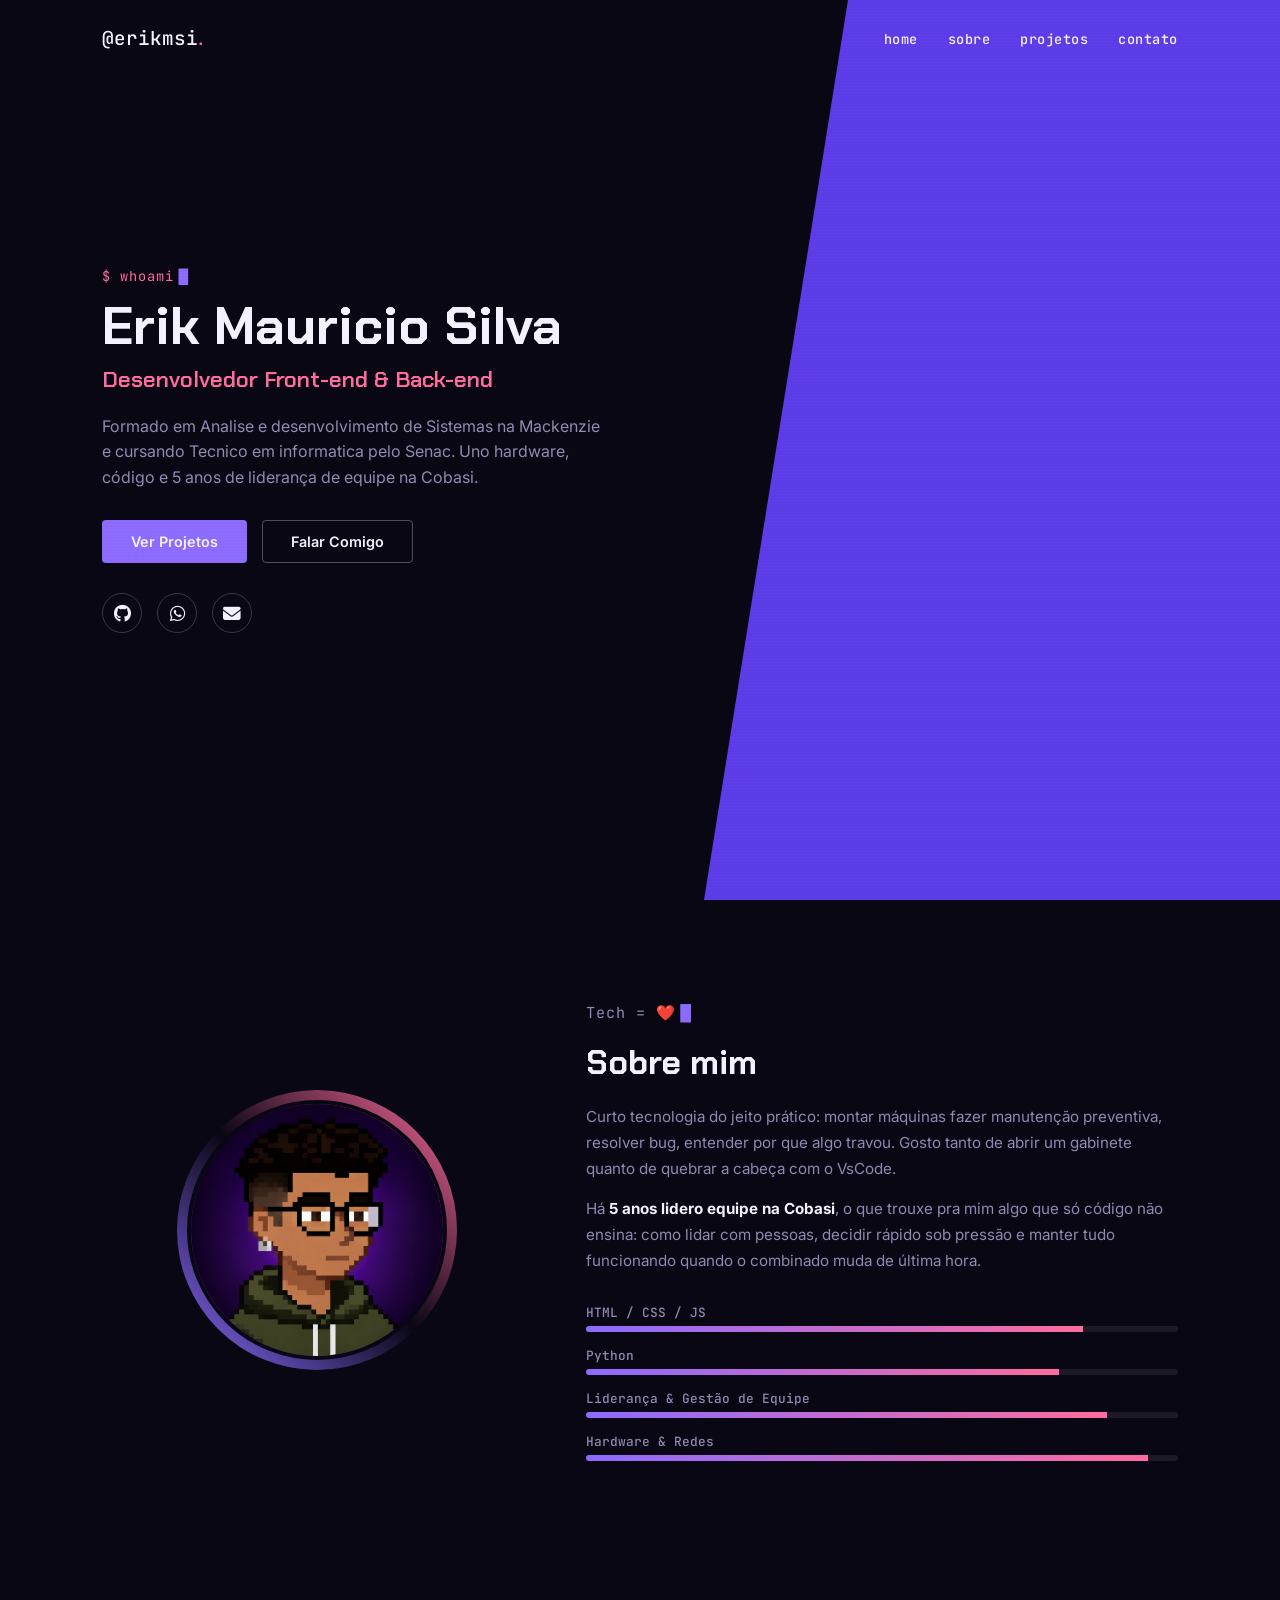
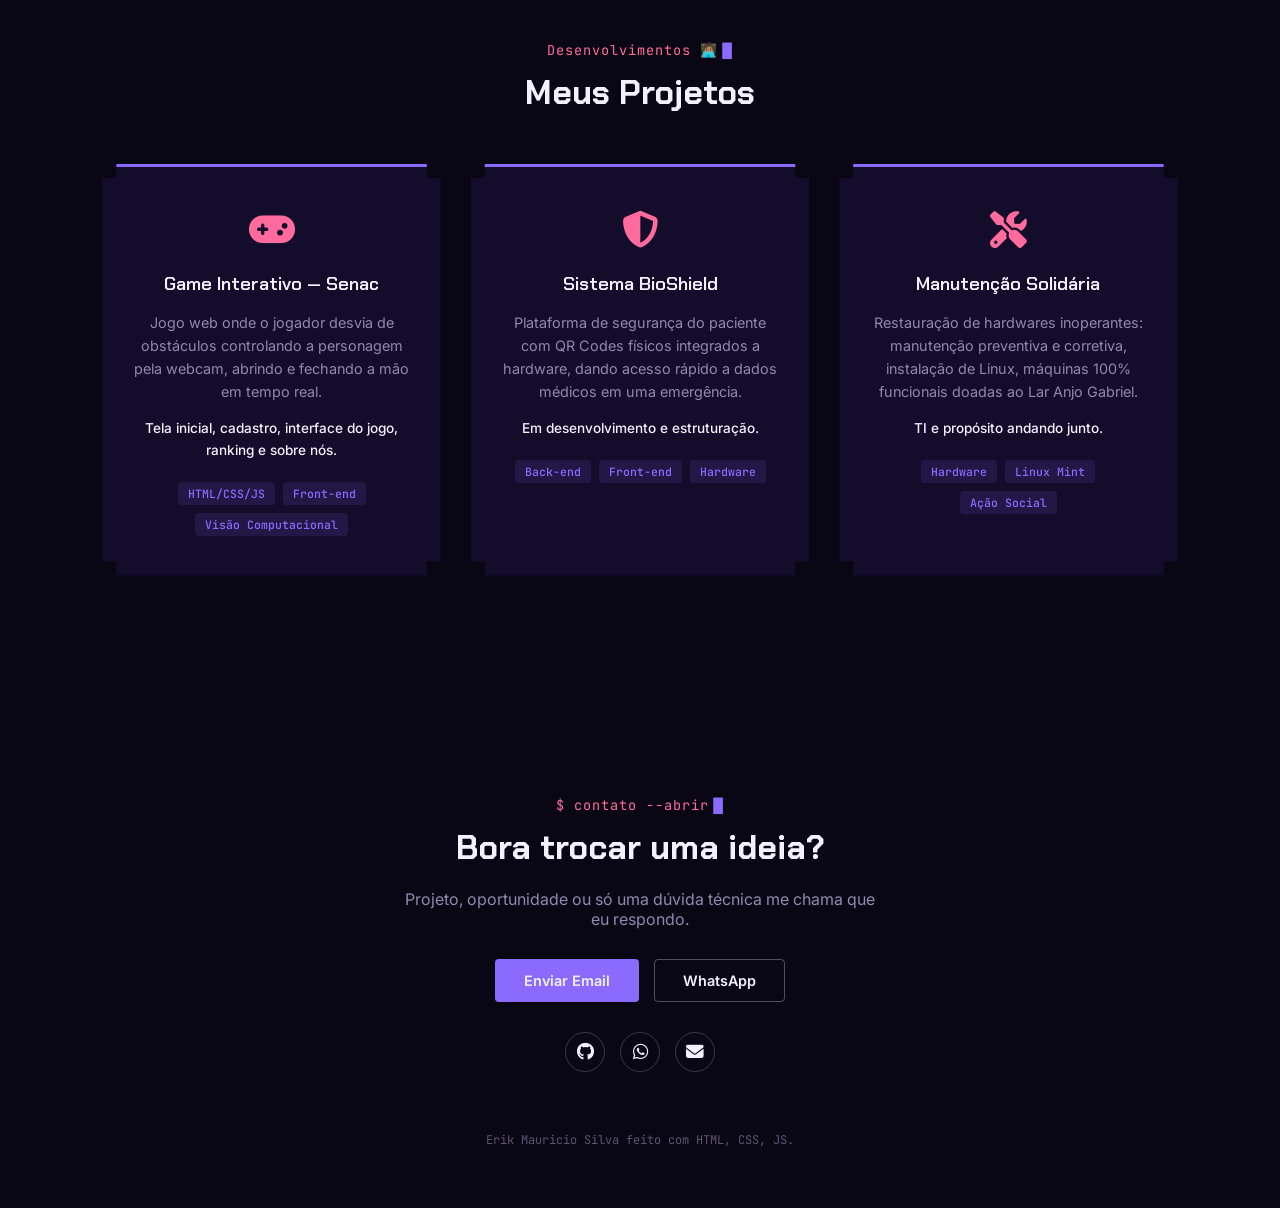
==== Curriculos/Erik-Mauricio/index.html @ 4edee145 "Feat: Adicionando currículo Erik Mauricio" ====
<!DOCTYPE html>
<html lang="pt-br">
<head>
<meta charset="UTF-8">
<meta name="viewport" content="width=device-width, initial-scale=1.0">
<title>Erik Mauricio Silva | Portfólio</title>
<link rel="stylesheet" href="https://cdnjs.cloudflare.com/ajax/libs/font-awesome/6.4.0/css/all.min.css">
<link rel="preconnect" href="https://fonts.googleapis.com">
<link href="https://fonts.googleapis.com/css2?family=Chakra+Petch:wght@500;600;700&family=Inter:wght@400;500;600&family=JetBrains+Mono:wght@400;500&display=swap" rel="stylesheet">
<link rel="stylesheet" href="style.css">
</head>
<body>

    <nav>
        <div class="logo">@erikmsi<span>.</span></div>
        <ul class="nav-links">
            <li><a href="#home">home</a></li>
            <li><a href="#sobre">sobre</a></li>
            <li><a href="#projetos">projetos</a></li>
            <li><a href="#contato">contato</a></li>
        </ul>
    </nav>

    <header id="home" class="hero">
        <div class="hero-bg-shape"></div>
        <div class="hero-content">
            <p class="eyebrow">$ whoami<span class="cursor"></span></p>
            <h1>Erik Mauricio Silva</h1>
            <h2 class="role">Desenvolvedor Front-end &amp; Back-end</h2>
            <p class="description">
                Formado em Analise e desenvolvimento de Sistemas na Mackenzie e cursando Tecnico em informatica pelo Senac. Uno hardware, código e 5 anos de liderança de equipe na Cobasi. 
            </p>
            <div class="hero-actions">
                <a href="#projetos" class="btn btn-primary">Ver Projetos</a>
                <a href="#contato" class="btn btn-outline">Falar Comigo</a>
            </div>
            <div class="social-links">
                <a href="https://github.com/erikfrvr" target="_blank" rel="noopener"><i class="fa-brands fa-github"></i></a>
                <a href="https://wa.me/5511982144375" target="_blank" rel="noopener"><i class="fa-brands fa-whatsapp"></i></a>
                <a href="mailto:erikmauricio3@hotmail.com"><i class="fa-solid fa-envelope"></i></a>
            </div>
      
    </header>

    <section id="sobre" class="about">
        <div class="about-image-container hidden">
            <div class="about-image-wrapper">
                <div class="profile-ring"></div>
                <img src="Erik.png" alt="Erik Mauricio" class="profile-img">
            </div>
        </div>
        <div class="about-content hidden">
            <p class="eyebrow">Tech = ❤️<span class="cursor"></span></p>
            <h2 class="section-title">Sobre mim</h2>
            <p>
                Curto tecnologia do jeito prático: montar máquinas fazer manutenção preventiva, resolver bug, entender por que algo travou. Gosto tanto de abrir um gabinete quanto de quebrar a cabeça com o VsCode.
            </p>
            <p>
                Há <strong>5 anos lidero equipe na Cobasi</strong>, o que trouxe pra mim algo que só código não ensina: como lidar com pessoas, decidir rápido sob pressão e manter tudo funcionando quando o combinado muda de última hora.
            </p>

            <div class="skills">
                <div class="skill-item">
                    <span>HTML / CSS / JS</span>
                    <div class="bar"><div class="progress" data-width="84%"></div></div>
                </div>
                <div class="skill-item">
                    <span>Python</span>
                    <div class="bar"><div class="progress" data-width="80%"></div></div>
                </div>
                <div class="skill-item">
                    <span>Liderança &amp; Gestão de Equipe</span>
                    <div class="bar"><div class="progress" data-width="88%"></div></div>
                </div>
                <div class="skill-item">
                    <span>Hardware &amp; Redes</span>
                    <div class="bar"><div class="progress" data-width="95%"></div></div>
                </div>
            </div>
        </div>
    </section>

    <section id="projetos" class="projects">
        <p class="eyebrow centered hidden">Desenvolvimentos 🧑🏽‍💻 <span class="cursor"></span></p>
        <h2 class="section-title centered hidden">Meus Projetos</h2>
        <div class="projects-grid">

            <div class="project-card hidden staggered">
                <div class="card-icon"><i class="fa-solid fa-gamepad"></i></div>
                <h3>Game Interativo — Senac</h3>
                <p>Jogo web onde o jogador desvia de obstáculos controlando a personagem pela webcam, abrindo e fechando a mão em tempo real.</p>
                <p class="highlight-text">Tela inicial, cadastro, interface do jogo, ranking e sobre nós.</p>
                <div class="tech-tags">
                    <span>HTML/CSS/JS</span>
                    <span>Front-end</span>
                    <span>Visão Computacional</span>
                </div>
            </div>

            <div class="project-card hidden staggered">
                <div class="card-icon"><i class="fa-solid fa-shield-halved"></i></div>
                <h3>Sistema BioShield</h3>
                <p>Plataforma de segurança do paciente com QR Codes físicos integrados a hardware, dando acesso rápido a dados médicos em uma emergência.</p>
                <p class="highlight-text">Em desenvolvimento e estruturação.</p>
                <div class="tech-tags">
                    <span>Back-end</span>
                    <span>Front-end</span>
                    <span>Hardware</span>
                </div>
            </div>

            <div class="project-card hidden staggered">
                <div class="card-icon"><i class="fa-solid fa-screwdriver-wrench"></i></div>
                <h3>Manutenção Solidária</h3>
                <p>Restauração de hardwares inoperantes: manutenção preventiva e corretiva, instalação de Linux, máquinas 100% funcionais doadas ao Lar Anjo Gabriel.</p>
                <p class="highlight-text">TI e propósito andando junto.</p>
                <div class="tech-tags">
                    <span>Hardware</span>
                    <span>Linux Mint</span>
                    <span>Ação Social</span>
                </div>
            </div>

        </div>
    </section>

    <footer id="contato" class="contact">
        <p class="eyebrow centered hidden">$ contato --abrir  <span class="cursor"></span></p>
        <h2 class="section-title centered hidden">Bora trocar uma ideia?</h2>
        <p class="contact-text hidden">Projeto, oportunidade ou só uma dúvida técnica me chama que eu respondo.</p>
        <div class="hero-actions centered hidden">
            <a href="mailto:erikmauricio3@hotmail.com" class="btn btn-primary">Enviar Email</a>
            <a href="https://wa.me/5511982144375" target="_blank" rel="noopener" class="btn btn-outline">WhatsApp</a>
        </div>
        <div class="social-links centered hidden">
            <a href="https://github.com/erikfrvr" target="_blank" rel="noopener"><i class="fa-brands fa-github"></i></a>
            <a href="https://wa.me/5511982144375" target="_blank" rel="noopener"><i class="fa-brands fa-whatsapp"></i></a>
            <a href="mailto:erikmauricio3@hotmail.com"><i class="fa-solid fa-envelope"></i></a>
        </div>
        <p class="footer-note">Erik Mauricio Silva feito com HTML, CSS, JS.</p>
    </footer>

    <script src="script.js"></script>
</body>
</html>
---- Curriculos/Erik-Mauricio/style.css ----
:root {
    --bg-main: #0a0714;
    --bg-panel: #140c2b;
    --bg-panel-alt: #1c1140;
    --accent: #8b6bff;
    --accent-dim: #5c3ce6;
    --accent-warm: #ff6b9d;
    --text: #f4f1ff;
    --text-muted: #9089b0;
    --font-display: 'Chakra Petch', sans-serif;
    --font-body: 'Inter', sans-serif;
    --font-mono: 'JetBrains Mono', monospace;
    --notch: 14px;
}

* {
    margin: 0;
    padding: 0;
    box-sizing: border-box;
    font-family: var(--font-body);
    text-decoration: none;
    list-style: none;
}

body {
    background-color: var(--bg-main);
    color: var(--text);
    overflow-x: hidden;
    position: relative;
}

body::before {
    content: "";
    position: fixed;
    inset: 0;
    pointer-events: none;
    z-index: 999;
    background: repeating-linear-gradient(0deg, rgba(255,255,255,0.025) 0px, rgba(255,255,255,0.025) 1px, transparent 1px, transparent 3px);
    mix-blend-mode: overlay;
}

h1, h2, h3 {
    font-family: var(--font-display);
}

.eyebrow {
    font-family: var(--font-mono);
    font-size: 0.85rem;
    color: var(--accent-warm);
    letter-spacing: 1px;
    margin-bottom: 12px;
    display: flex;
    align-items: center;
    gap: 4px;
}

.eyebrow.centered {
    justify-content: center;
}

.cursor::after {
    content: "\2588";
    color: var(--accent);
    animation: blink 1s steps(1) infinite;
}

@keyframes blink {
    50% { opacity: 0; }
}

nav {
    position: fixed;
    top: 0;
    width: 100%;
    display: flex;
    justify-content: space-between;
    align-items: center;
    padding: 25px 8%;
    background: transparent;
    z-index: 100;
}

.logo {
    font-family: var(--font-mono);
    font-size: 1.2rem;
    font-weight: 500;
    color: var(--text);
}

.logo span {
    color: var(--accent-warm);
}

.nav-links {
    display: flex;
    gap: 30px;
}

.nav-links a {
    font-family: var(--font-mono);
    color: var(--text);
    font-size: 0.85rem;
    font-weight: 500;
    letter-spacing: 0.5px;
    transition: color 0.3s;
}

.nav-links a:hover {
    color: var(--accent-warm);
}

.hero {
    position: relative;
    min-height: 100vh;
    display: flex;
    align-items: center;
    justify-content: space-between;
    padding: 0 8%;
    overflow: hidden;
}

.hero-bg-shape {
    position: absolute;
    right: 0;
    top: 0;
    width: 45%;
    height: 100%;
    background-color: var(--accent-dim);
    clip-path: polygon(25% 0, 100% 0, 100% 100%, 0% 100%);
    z-index: -1;
}

.hero-content {
    max-width: 600px;
    z-index: 1;
}

.hero-content h1 {
    font-size: 3.3rem;
    font-weight: 700;
    line-height: 1.1;
    margin-bottom: 10px;
}

.role {
    font-size: 1.4rem;
    font-weight: 600;
    color: var(--accent-warm);
    margin-bottom: 20px;
}

.description {
    color: var(--text-muted);
    font-size: 1rem;
    line-height: 1.6;
    margin-bottom: 30px;
    max-width: 500px;
}

.hero-actions {
    display: flex;
    gap: 15px;
    margin-bottom: 30px;
    flex-wrap: wrap;
}

.hero-actions.centered {
    justify-content: center;
}

.social-links {
    display: flex;
    gap: 15px;
}

.social-links.centered {
    justify-content: center;
}

.social-links a {
    display: flex;
    align-items: center;
    justify-content: center;
    width: 40px;
    height: 40px;
    border-radius: 50%;
    border: 1px solid rgba(244, 241, 255, 0.2);
    color: var(--text);
    font-size: 1.1rem;
    transition: all 0.3s ease;
}

.social-links a:hover {
    background-color: var(--accent-warm);
    border-color: var(--accent-warm);
    transform: translateY(-3px);
}

.btn {
    display: inline-block;
    padding: 12px 28px;
    border-radius: 4px;
    font-weight: 600;
    font-size: 0.9rem;
    transition: all 0.3s;
    border: 1px solid transparent;
}

.btn-primary {
    background-color: var(--accent);
    color: var(--text);
}

.btn-primary:hover {
    background-color: var(--accent-dim);
}

.btn-outline {
    border-color: rgba(244, 241, 255, 0.3);
    color: var(--text);
}

.btn-outline:hover {
    border-color: var(--accent-warm);
    color: var(--accent-warm);
}

.about {
    display: flex;
    align-items: center;
    justify-content: space-between;
    padding: 100px 8%;
    gap: 50px;
}

.about-image-container {
    width: 40%;
    display: flex;
    justify-content: center;
    align-items: center;
}

.about-image-wrapper {
    position: relative;
    width: 260px;
    height: 260px;
}

.profile-ring {
    position: absolute;
    top: -10px; left: -10px; right: -10px; bottom: -10px;
    border-radius: 50%;
    background: linear-gradient(45deg, var(--accent), transparent, var(--accent-warm));
    animation: rotate 4s linear infinite;
    z-index: 0;
}

.profile-img {
    position: relative;
    width: 100%;
    height: 100%;
    border-radius: 50%;
    object-fit: cover;
    z-index: 1;
    border: 4px solid var(--bg-main);
}

@keyframes rotate {
    0% { transform: rotate(0deg); }
    100% { transform: rotate(360deg); }
}

.about-content {
    width: 55%;
}

.section-title {
    font-size: 2.1rem;
    font-weight: 700;
    margin-bottom: 20px;
}

.section-title.centered {
    text-align: center;
}

.about-content p {
    color: var(--text-muted);
    line-height: 1.7;
    margin-bottom: 15px;
    font-size: 0.95rem;
}

.about-content strong {
    color: var(--text);
}

.skills {
    margin-top: 30px;
    display: flex;
    flex-direction: column;
    gap: 15px;
}

.skill-item span {
    display: block;
    font-family: var(--font-mono);
    font-size: 0.8rem;
    font-weight: 500;
    margin-bottom: 5px;
    color: var(--text-muted);
}

.bar {
    width: 100%;
    height: 6px;
    background-color: rgba(244, 241, 255, 0.08);
    border-radius: 10px;
    overflow: hidden;
}

.progress {
    height: 100%;
    background: linear-gradient(90deg, var(--accent), var(--accent-warm));
    width: 0;
    transition: width 1.5s ease-in-out;
}

.projects {
    padding: 80px 8% 120px;
}

.section-title.centered.hidden,
.eyebrow.centered.hidden {
    margin-left: auto;
    margin-right: auto;
}

.projects .section-title.centered {
    margin-bottom: 50px;
}

.projects-grid {
    display: grid;
    grid-template-columns: repeat(auto-fit, minmax(300px, 1fr));
    gap: 30px;
}

.project-card {
    background-color: var(--bg-panel);
    border-top: 3px solid var(--accent);
    clip-path: polygon(0 var(--notch), var(--notch) var(--notch), var(--notch) 0, calc(100% - var(--notch)) 0, calc(100% - var(--notch)) var(--notch), 100% var(--notch), 100% calc(100% - var(--notch)), calc(100% - var(--notch)) calc(100% - var(--notch)), calc(100% - var(--notch)) 100%, var(--notch) 100%, var(--notch) calc(100% - var(--notch)), 0 calc(100% - var(--notch)));
    padding: 40px 30px;
    text-align: center;
    transition: transform 0.3s, background-color 0.3s;
}

.project-card:hover {
    transform: translateY(-8px);
    background-color: var(--bg-panel-alt);
}

.card-icon {
    font-size: 2.3rem;
    color: var(--accent-warm);
    margin-bottom: 20px;
}

.project-card h3 {
    font-size: 1.15rem;
    font-weight: 600;
    margin-bottom: 15px;
}

.project-card p {
    color: var(--text-muted);
    font-size: 0.9rem;
    line-height: 1.6;
    margin-bottom: 15px;
}

.highlight-text {
    color: var(--text) !important;
    font-weight: 500;
    font-size: 0.85rem !important;
}

.tech-tags {
    display: flex;
    justify-content: center;
    flex-wrap: wrap;
    gap: 8px;
    margin-top: 20px;
}

.tech-tags span {
    font-family: var(--font-mono);
    background-color: rgba(139, 107, 255, 0.12);
    color: var(--accent);
    padding: 4px 10px;
    border-radius: 4px;
    font-size: 0.72rem;
    font-weight: 500;
}

.contact {
    padding: 100px 8% 60px;
    text-align: center;
}

.contact-text {
    color: var(--text-muted);
    max-width: 480px;
    margin: 0 auto 30px;
}

.footer-note {
    margin-top: 60px;
    font-family: var(--font-mono);
    font-size: 0.75rem;
    color: var(--text-muted);
    opacity: 0.6;
}

.hidden {
    opacity: 0;
    transform: translateY(30px);
    transition: all 0.8s ease-out;
}

.show {
    opacity: 1;
    transform: translateY(0);
}

.staggered:nth-child(1) { transition-delay: 0.1s; }
.staggered:nth-child(2) { transition-delay: 0.2s; }
.staggered:nth-child(3) { transition-delay: 0.3s; }

@media (max-width: 992px) {
    .hero, .about {
        flex-direction: column;
        text-align: center;
        padding-top: 120px;
    }
    .hero-bg-shape {
        width: 100%;
        height: 50%;
        top: 50%;
        clip-path: polygon(0 20%, 100% 0, 100% 100%, 0 100%);
    }
    .hero-content {
        margin-bottom: 50px;
    }
    .hero-actions, .social-links {
        justify-content: center;
    }
    .description {
        margin-left: auto;
        margin-right: auto;
    }
    .about-image-container {
        width: 100%;
    }
    .about-content {
        width: 100%;
    }
}
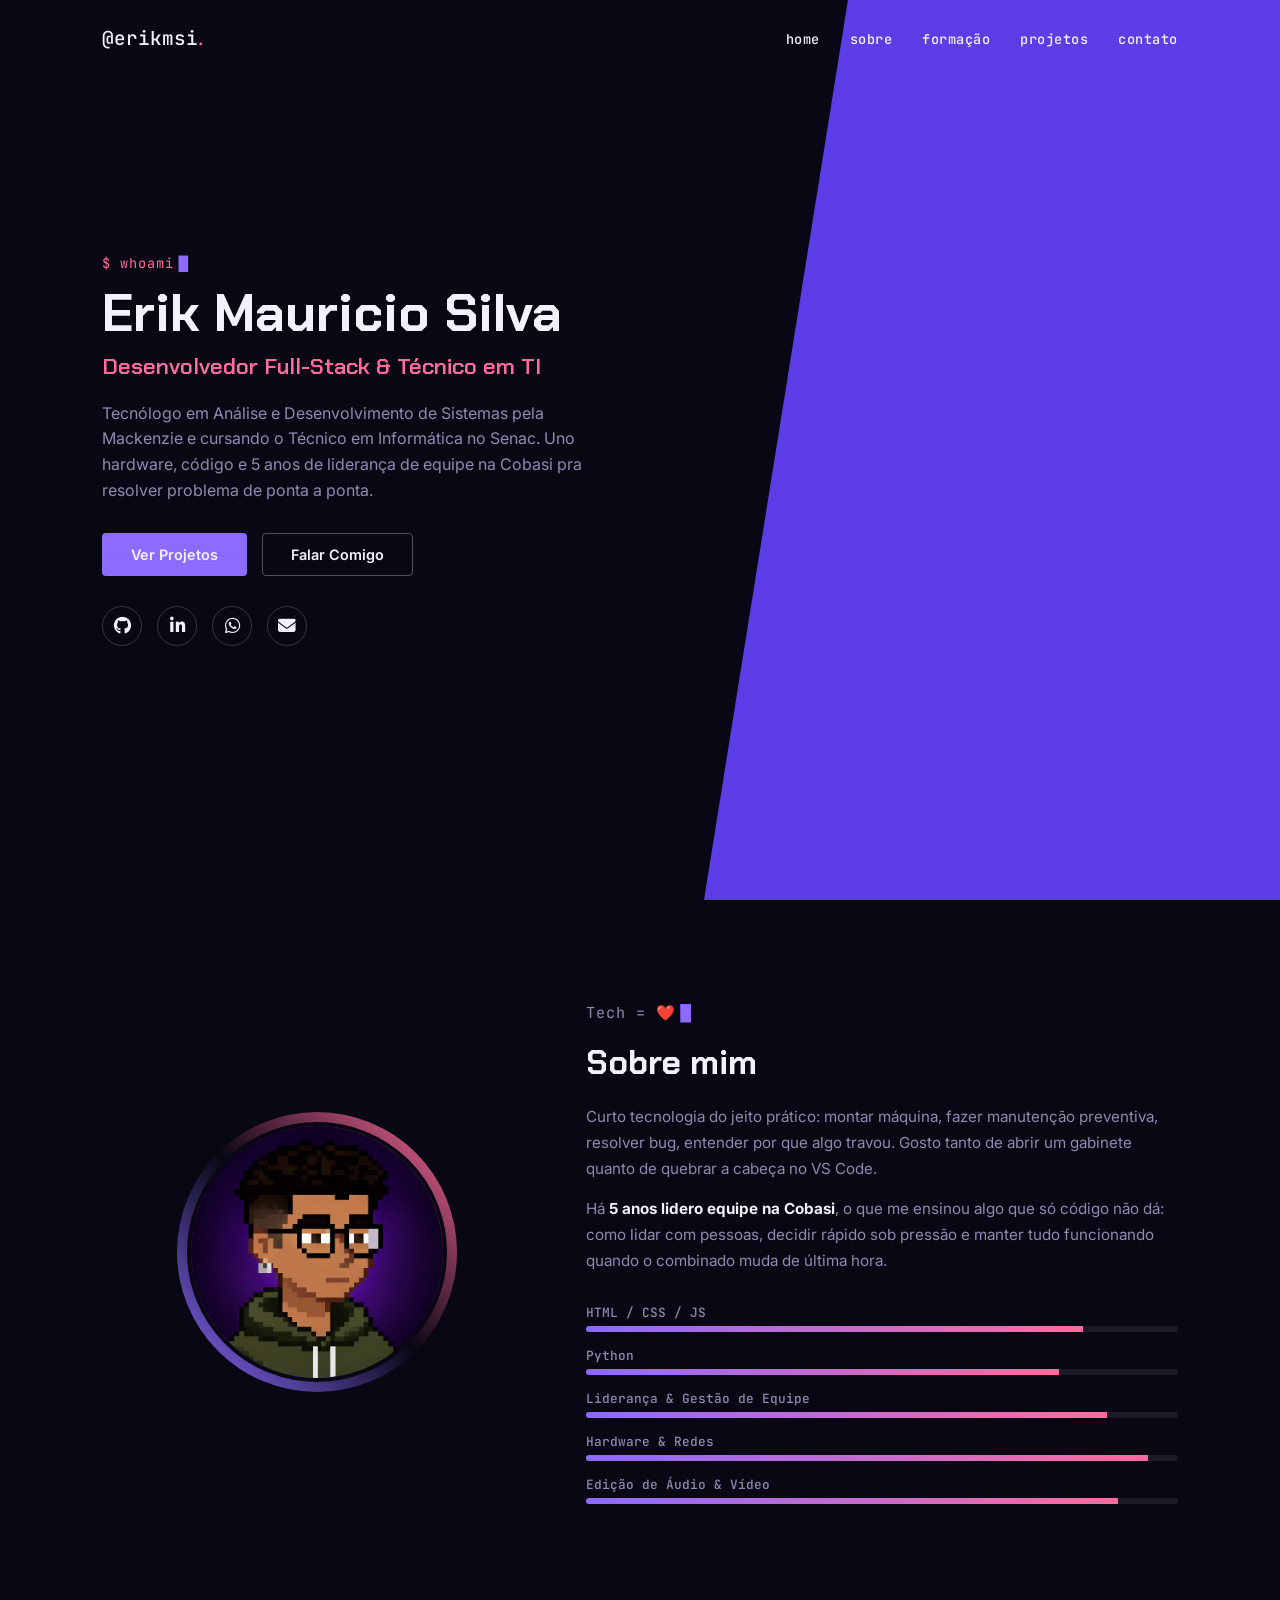
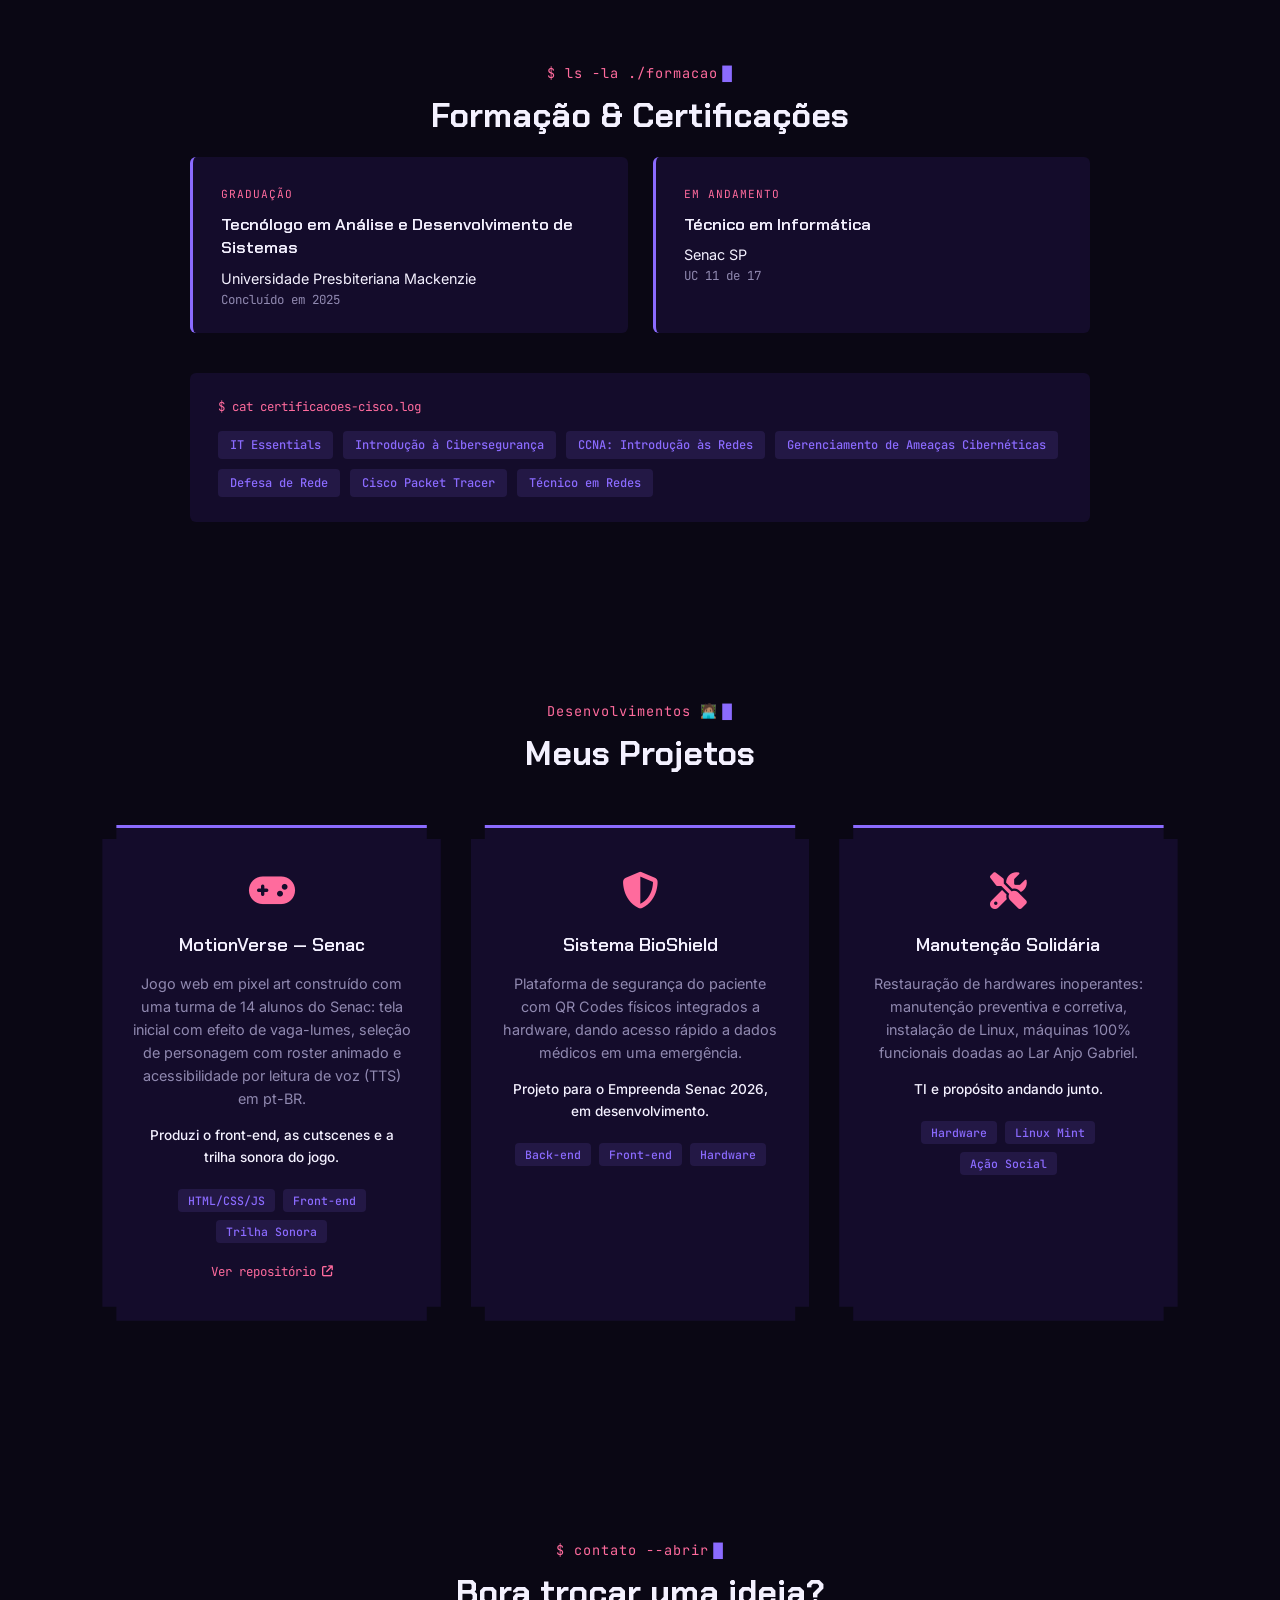
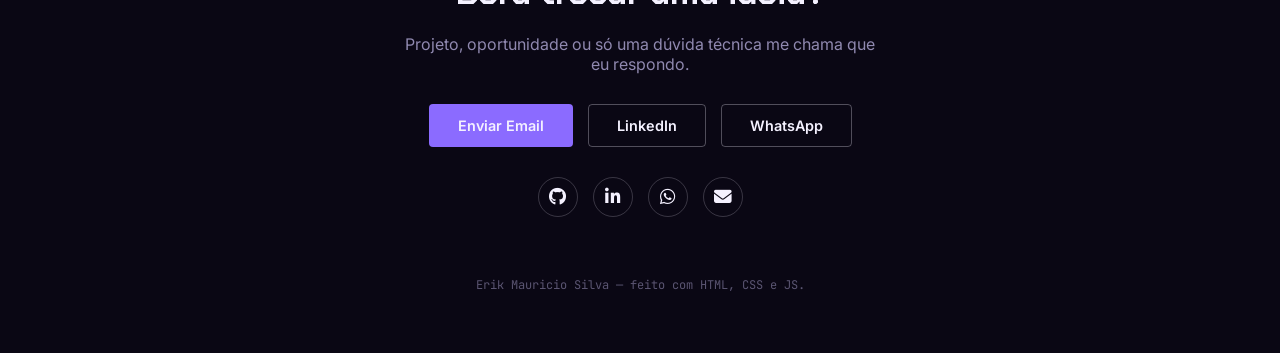
==== commit d58e13d9: "update" ====
--- a/Curriculos/Erik-Mauricio/index.html
+++ b/Curriculos/Erik-Mauricio/index.html
@@ -3,7 +3,7 @@
 <head>
 <meta charset="UTF-8">
 <meta name="viewport" content="width=device-width, initial-scale=1.0">
-<title>Erik Mauricio Silva | Portfólio</title>
+<title>Erik Mauricio Silva | Currículo</title>
 <link rel="stylesheet" href="https://cdnjs.cloudflare.com/ajax/libs/font-awesome/6.4.0/css/all.min.css">
 <link rel="preconnect" href="https://fonts.googleapis.com">
 <link href="https://fonts.googleapis.com/css2?family=Chakra+Petch:wght@500;600;700&family=Inter:wght@400;500;600&family=JetBrains+Mono:wght@400;500&display=swap" rel="stylesheet">
@@ -13,9 +13,15 @@
 
     <nav>
         <div class="logo">@erikmsi<span>.</span></div>
-        <ul class="nav-links">
+        <button class="nav-toggle" id="navToggle" aria-label="Abrir menu" aria-expanded="false" aria-controls="navLinks">
+            <span></span>
+            <span></span>
+            <span></span>
+        </button>
+        <ul class="nav-links" id="navLinks">
             <li><a href="#home">home</a></li>
             <li><a href="#sobre">sobre</a></li>
+            <li><a href="#formacao">formação</a></li>
             <li><a href="#projetos">projetos</a></li>
             <li><a href="#contato">contato</a></li>
         </ul>
@@ -26,20 +32,21 @@
         <div class="hero-content">
             <p class="eyebrow">$ whoami<span class="cursor"></span></p>
             <h1>Erik Mauricio Silva</h1>
-            <h2 class="role">Desenvolvedor Front-end &amp; Back-end</h2>
+            <h2 class="role">Desenvolvedor Full-Stack &amp; Técnico em TI</h2>
             <p class="description">
-                Formado em Analise e desenvolvimento de Sistemas na Mackenzie e cursando Tecnico em informatica pelo Senac. Uno hardware, código e 5 anos de liderança de equipe na Cobasi. 
+                Tecnólogo em Análise e Desenvolvimento de Sistemas pela Mackenzie e cursando o Técnico em Informática no Senac. Uno hardware, código e 5 anos de liderança de equipe na Cobasi pra resolver problema de ponta a ponta.
             </p>
             <div class="hero-actions">
                 <a href="#projetos" class="btn btn-primary">Ver Projetos</a>
                 <a href="#contato" class="btn btn-outline">Falar Comigo</a>
             </div>
             <div class="social-links">
-                <a href="https://github.com/erikfrvr" target="_blank" rel="noopener"><i class="fa-brands fa-github"></i></a>
-                <a href="https://wa.me/5511982144375" target="_blank" rel="noopener"><i class="fa-brands fa-whatsapp"></i></a>
-                <a href="mailto:erikmauricio3@hotmail.com"><i class="fa-solid fa-envelope"></i></a>
+                <a href="https://github.com/erikfrvr" target="_blank" rel="noopener" aria-label="GitHub"><i class="fa-brands fa-github"></i></a>
+                <a href="https://www.linkedin.com/in/erik-mauricio-897624351/" target="_blank" rel="noopener" aria-label="LinkedIn"><i class="fa-brands fa-linkedin-in"></i></a>
+                <a href="https://wa.me/5511982144375" target="_blank" rel="noopener" aria-label="WhatsApp"><i class="fa-brands fa-whatsapp"></i></a>
+                <a href="mailto:erikmauricio3@hotmail.com" aria-label="Email"><i class="fa-solid fa-envelope"></i></a>
             </div>
-      
+        </div>
     </header>
 
     <section id="sobre" class="about">
@@ -53,10 +60,10 @@
             <p class="eyebrow">Tech = ❤️<span class="cursor"></span></p>
             <h2 class="section-title">Sobre mim</h2>
             <p>
-                Curto tecnologia do jeito prático: montar máquinas fazer manutenção preventiva, resolver bug, entender por que algo travou. Gosto tanto de abrir um gabinete quanto de quebrar a cabeça com o VsCode.
+                Curto tecnologia do jeito prático: montar máquina, fazer manutenção preventiva, resolver bug, entender por que algo travou. Gosto tanto de abrir um gabinete quanto de quebrar a cabeça no VS Code.
             </p>
             <p>
-                Há <strong>5 anos lidero equipe na Cobasi</strong>, o que trouxe pra mim algo que só código não ensina: como lidar com pessoas, decidir rápido sob pressão e manter tudo funcionando quando o combinado muda de última hora.
+                Há <strong>5 anos lidero equipe na Cobasi</strong>, o que me ensinou algo que só código não dá: como lidar com pessoas, decidir rápido sob pressão e manter tudo funcionando quando o combinado muda de última hora.
             </p>
 
             <div class="skills">
@@ -76,7 +83,42 @@
                     <span>Hardware &amp; Redes</span>
                     <div class="bar"><div class="progress" data-width="95%"></div></div>
                 </div>
+                <div class="skill-item">
+                    <span>Edição de Áudio &amp; Vídeo</span>
+                    <div class="bar"><div class="progress" data-width="90%"></div></div>
+                </div>
             </div>
+        </div>
+    </section>
+
+    <section id="formacao" class="formacao">
+        <p class="eyebrow centered hidden">$ ls -la ./formacao<span class="cursor"></span></p>
+        <h2 class="section-title centered hidden">Formação &amp; Certificações</h2>
+        <div class="formacao-grid">
+            <div class="formacao-card hidden staggered">
+                <span class="formacao-tag">graduação</span>
+                <h3>Tecnólogo em Análise e Desenvolvimento de Sistemas</h3>
+                <p class="formacao-inst">Universidade Presbiteriana Mackenzie</p>
+                <p class="formacao-date">Concluído em 2025</p>
+            </div>
+            <div class="formacao-card hidden staggered">
+                <span class="formacao-tag">em andamento</span>
+                <h3>Técnico em Informática</h3>
+                <p class="formacao-inst">Senac SP</p>
+                <p class="formacao-date">UC 11 de 17</p>
+            </div>
+        </div>
+        <div class="certs-list hidden">
+            <p class="certs-label">$ cat certificacoes-cisco.log</p>
+            <ul class="certs-tags">
+                <li>IT Essentials</li>
+                <li>Introdução à Cibersegurança</li>
+                <li>CCNA: Introdução às Redes</li>
+                <li>Gerenciamento de Ameaças Cibernéticas</li>
+                <li>Defesa de Rede</li>
+                <li>Cisco Packet Tracer</li>
+                <li>Técnico em Redes</li>
+            </ul>
         </div>
     </section>
 
@@ -87,21 +129,22 @@
 
             <div class="project-card hidden staggered">
                 <div class="card-icon"><i class="fa-solid fa-gamepad"></i></div>
-                <h3>Game Interativo — Senac</h3>
-                <p>Jogo web onde o jogador desvia de obstáculos controlando a personagem pela webcam, abrindo e fechando a mão em tempo real.</p>
-                <p class="highlight-text">Tela inicial, cadastro, interface do jogo, ranking e sobre nós.</p>
+                <h3>MotionVerse — Senac</h3>
+                <p>Jogo web em pixel art construído com uma turma de 14 alunos do Senac: tela inicial com efeito de vaga-lumes, seleção de personagem com roster animado e acessibilidade por leitura de voz (TTS) em pt-BR.</p>
+                <p class="highlight-text">Produzi o front-end, as cutscenes e a trilha sonora do jogo.</p>
                 <div class="tech-tags">
                     <span>HTML/CSS/JS</span>
                     <span>Front-end</span>
-                    <span>Visão Computacional</span>
+                    <span>Trilha Sonora</span>
                 </div>
+                <a href="https://github.com/Erikfrvr/Home" target="_blank" rel="noopener" class="project-link">Ver repositório <i class="fa-solid fa-arrow-up-right-from-square"></i></a>
             </div>
 
             <div class="project-card hidden staggered">
                 <div class="card-icon"><i class="fa-solid fa-shield-halved"></i></div>
                 <h3>Sistema BioShield</h3>
                 <p>Plataforma de segurança do paciente com QR Codes físicos integrados a hardware, dando acesso rápido a dados médicos em uma emergência.</p>
-                <p class="highlight-text">Em desenvolvimento e estruturação.</p>
+                <p class="highlight-text">Projeto para o Empreenda Senac 2026, em desenvolvimento.</p>
                 <div class="tech-tags">
                     <span>Back-end</span>
                     <span>Front-end</span>
@@ -130,14 +173,16 @@
         <p class="contact-text hidden">Projeto, oportunidade ou só uma dúvida técnica me chama que eu respondo.</p>
         <div class="hero-actions centered hidden">
             <a href="mailto:erikmauricio3@hotmail.com" class="btn btn-primary">Enviar Email</a>
+            <a href="https://www.linkedin.com/in/erik-mauricio-silva" target="_blank" rel="noopener" class="btn btn-outline">LinkedIn</a>
             <a href="https://wa.me/5511982144375" target="_blank" rel="noopener" class="btn btn-outline">WhatsApp</a>
         </div>
         <div class="social-links centered hidden">
-            <a href="https://github.com/erikfrvr" target="_blank" rel="noopener"><i class="fa-brands fa-github"></i></a>
-            <a href="https://wa.me/5511982144375" target="_blank" rel="noopener"><i class="fa-brands fa-whatsapp"></i></a>
-            <a href="mailto:erikmauricio3@hotmail.com"><i class="fa-solid fa-envelope"></i></a>
+            <a href="https://github.com/erikfrvr" target="_blank" rel="noopener" aria-label="GitHub"><i class="fa-brands fa-github"></i></a>
+            <a href="https://www.linkedin.com/in/erik-mauricio-silva" target="_blank" rel="noopener" aria-label="LinkedIn"><i class="fa-brands fa-linkedin-in"></i></a>
+            <a href="https://wa.me/5511982144375" target="_blank" rel="noopener" aria-label="WhatsApp"><i class="fa-brands fa-whatsapp"></i></a>
+            <a href="mailto:erikmauricio3@hotmail.com" aria-label="Email"><i class="fa-solid fa-envelope"></i></a>
         </div>
-        <p class="footer-note">Erik Mauricio Silva feito com HTML, CSS, JS.</p>
+        <p class="footer-note">Erik Mauricio Silva — feito com HTML, CSS e JS.</p>
     </footer>
 
     <script src="script.js"></script>
--- a/Curriculos/Erik-Mauricio/style.css
+++ b/Curriculos/Erik-Mauricio/style.css
@@ -43,6 +43,13 @@
     font-family: var(--font-display);
 }
 
+a:focus-visible,
+button:focus-visible {
+    outline: 3px solid var(--accent-warm);
+    outline-offset: 3px;
+    border-radius: 2px;
+}
+
 .eyebrow {
     font-family: var(--font-mono);
     font-size: 0.85rem;
@@ -107,6 +114,39 @@
 
 .nav-links a:hover {
     color: var(--accent-warm);
+}
+
+.nav-toggle {
+    display: none;
+    flex-direction: column;
+    justify-content: center;
+    gap: 5px;
+    width: 34px;
+    height: 34px;
+    background: transparent;
+    border: none;
+    cursor: pointer;
+    z-index: 110;
+}
+
+.nav-toggle span {
+    display: block;
+    width: 100%;
+    height: 2px;
+    background-color: var(--text);
+    transition: transform 0.3s, opacity 0.3s;
+}
+
+.nav-toggle.is-open span:nth-child(1) {
+    transform: translateY(7px) rotate(45deg);
+}
+
+.nav-toggle.is-open span:nth-child(2) {
+    opacity: 0;
+}
+
+.nav-toggle.is-open span:nth-child(3) {
+    transform: translateY(-7px) rotate(-45deg);
 }
 
 .hero {
@@ -326,6 +366,85 @@
     transition: width 1.5s ease-in-out;
 }
 
+.formacao {
+    padding: 60px 8% 100px;
+}
+
+.formacao-grid {
+    display: grid;
+    grid-template-columns: repeat(auto-fit, minmax(280px, 1fr));
+    gap: 25px;
+    max-width: 900px;
+    margin: 0 auto;
+}
+
+.formacao-card {
+    background-color: var(--bg-panel);
+    border-left: 3px solid var(--accent);
+    padding: 25px 28px;
+    border-radius: 6px;
+}
+
+.formacao-tag {
+    display: inline-block;
+    font-family: var(--font-mono);
+    font-size: 0.7rem;
+    text-transform: uppercase;
+    letter-spacing: 1px;
+    color: var(--accent-warm);
+    margin-bottom: 12px;
+}
+
+.formacao-card h3 {
+    font-size: 1.05rem;
+    font-weight: 600;
+    line-height: 1.4;
+    margin-bottom: 10px;
+}
+
+.formacao-inst {
+    color: var(--text);
+    font-size: 0.9rem;
+    margin-bottom: 4px;
+}
+
+.formacao-date {
+    color: var(--text-muted);
+    font-family: var(--font-mono);
+    font-size: 0.78rem;
+}
+
+.certs-list {
+    max-width: 900px;
+    margin: 40px auto 0;
+    background-color: var(--bg-panel);
+    border-radius: 6px;
+    padding: 25px 28px;
+}
+
+.certs-label {
+    font-family: var(--font-mono);
+    font-size: 0.78rem;
+    color: var(--accent-warm);
+    margin-bottom: 16px;
+}
+
+.certs-tags {
+    display: flex;
+    flex-wrap: wrap;
+    gap: 10px;
+}
+
+.certs-tags li {
+    font-family: var(--font-mono);
+    background-color: rgba(139, 107, 255, 0.12);
+    color: var(--accent);
+    padding: 6px 12px;
+    border-radius: 4px;
+    font-size: 0.75rem;
+    font-weight: 500;
+}
+
 .projects {
     padding: 80px 8% 120px;
 }
@@ -403,6 +522,26 @@
     font-weight: 500;
 }
 
+.project-link {
+    display: inline-flex;
+    align-items: center;
+    gap: 6px;
+    margin-top: 20px;
+    font-family: var(--font-mono);
+    font-size: 0.78rem;
+    color: var(--accent-warm);
+    border-bottom: 1px solid transparent;
+    transition: border-color 0.3s;
+}
+
+.project-link:hover {
+    border-bottom-color: var(--accent-warm);
+}
+
+.project-link i {
+    font-size: 0.68rem;
+}
+
 .contact {
     padding: 100px 8% 60px;
     text-align: center;
@@ -465,4 +604,37 @@
     .about-content {
         width: 100%;
     }
-}+}
+
+@media (max-width: 768px) {
+    .nav-toggle {
+        display: flex;
+    }
+    .nav-links {
+        position: fixed;
+        top: 0;
+        right: 0;
+        height: 100vh;
+        width: 65%;
+        max-width: 280px;
+        background-color: var(--bg-panel);
+        flex-direction: column;
+        justify-content: center;
+        align-items: center;
+        gap: 35px;
+        transform: translateX(100%);
+        transition: transform 0.4s ease;
+    }
+    .nav-links.is-open {
+        transform: translateX(0);
+    }
+}
+
+@media (prefers-reduced-motion: reduce) {
+    *, *::before, *::after {
+        animation-duration: 0.01ms !important;
+        animation-iteration-count: 1 !important;
+        transition-duration: 0.01ms !important;
+        scroll-behavior: auto !important;
+    }
+}
